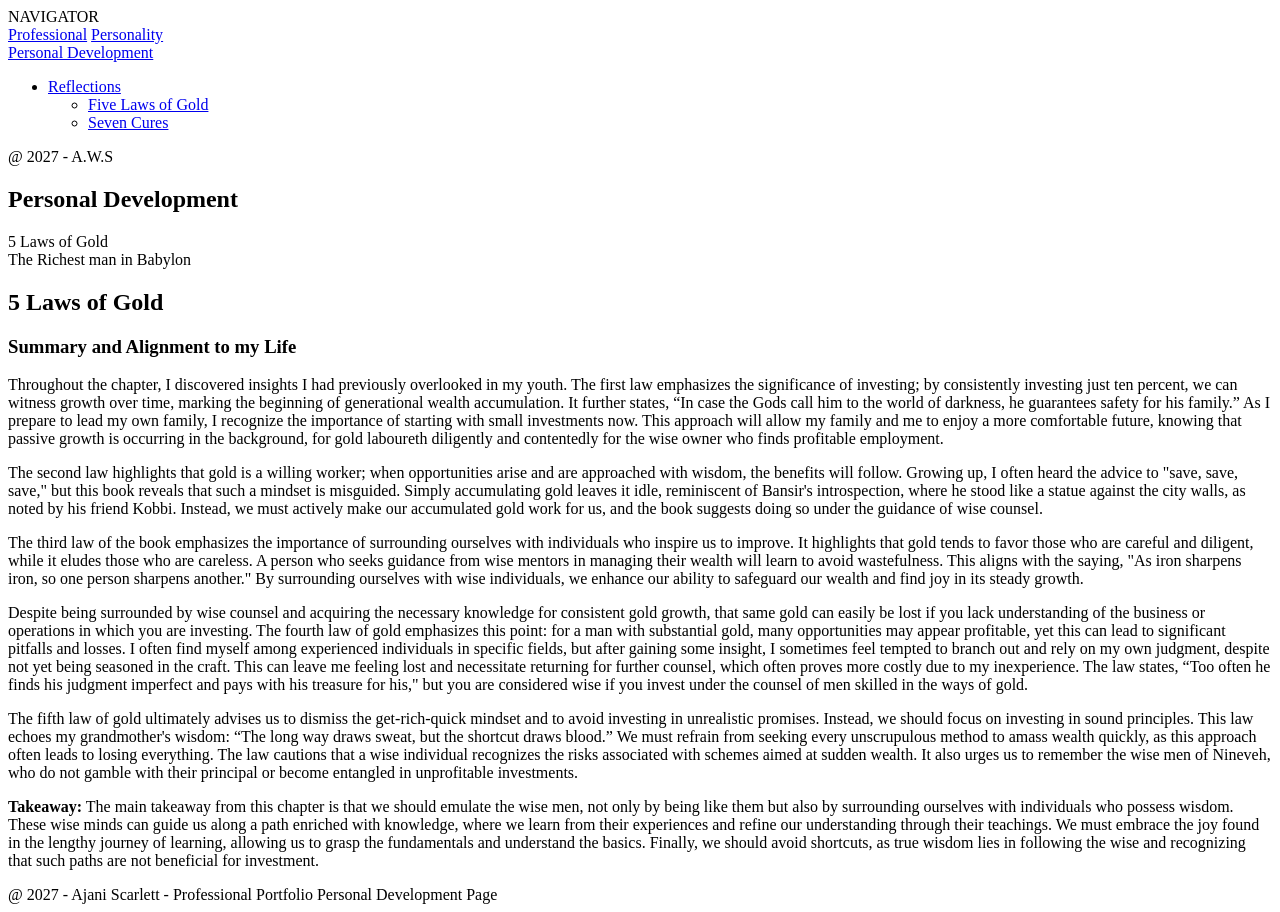
==== 5-Laws-of-Gold.html @ 32ac12bd "Add files via upload" ====
<!DOCTYPE html>
<html lang="en">
<head>
  <meta charset="UTF-8">
  <meta name="viewport" content="width=device-width, initial-scale=1.0">
  <title>Individual Assignment 1</title>
  <link rel="stylesheet" href="style.css">
</head>
<body>
  <div class="layout">

    <aside class="sidebar">
      <div class="sidebar-brand">NAVIGATOR</div>
      <nav class="sidebar-nav">
        <a href="index.html">Professional</a>
        <a href="Personal-demo.html">Personality</a>
        <div class="navigator">
          <a href="#" class="active">Personal Development</a>
          <ul class="main-dropdown">
            <li class="drop-child">
              <a href="#">Reflections</a>
              <ul class="sub-dropdown">
                <li><a href="5-Laws-of-Gold.html">Five Laws of Gold</a></li>
                <li><a href="7-Cures.html">Seven Cures</a></li>
              </ul>
            </li>
          </ul>
        </div>
      </nav>
      <div class="sidebar-footer">@ 2027 - A.W.S</div>
    </aside>

    <main class="main">
      <article class="page">
        <header id="main-header">
          <h1>Personal Development</h1>
          <div class="meta"><span>5 Laws of Gold</span></div>
        </header>

        <span class="accent-badge">The Richest man in Babylon</span>

        <h2>5 Laws of Gold</h2>
        <div class="card">
          <h3>Summary and Alignment to my Life</h3>
          <p><strong></strong>Throughout the chapter, I discovered insights I had previously overlooked in my youth. The first law emphasizes the significance of investing; by consistently investing just ten percent, we can witness growth over time, marking the beginning of generational wealth accumulation. It further states, “In case the Gods call him to the world of darkness, he guarantees safety for his family.” As I prepare to lead my own family, I recognize the importance of starting with small investments now. This approach will allow my family and me to enjoy a more comfortable future, knowing that passive growth is occurring in the background, for gold laboureth diligently and contentedly for the wise owner who finds profitable employment.</p>
          <p><strong></strong>The second law highlights that gold is a willing worker; when opportunities arise and are approached with wisdom, the benefits will follow. Growing up, I often heard the advice to "save, save, save," but this book reveals that such a mindset is misguided. Simply accumulating gold leaves it idle, reminiscent of Bansir's introspection, where he stood like a statue against the city walls, as noted by his friend Kobbi. Instead, we must actively make our accumulated gold work for us, and the book suggests doing so under the guidance of wise counsel.</p>
          <p><strong></strong>The third law of the book emphasizes the importance of surrounding ourselves with individuals who inspire us to improve. It highlights that gold tends to favor those who are careful and diligent, while it eludes those who are careless. A person who seeks guidance from wise mentors in managing their wealth will learn to avoid wastefulness. This aligns with the saying, "As iron sharpens iron, so one person sharpens another." By surrounding ourselves with wise individuals, we enhance our ability to safeguard our wealth and find joy in its steady growth.</p>
          <p><strong></strong>Despite being surrounded by wise counsel and acquiring the necessary knowledge for consistent gold growth, that same gold can easily be lost if you lack understanding of the business or operations in which you are investing. The fourth law of gold emphasizes this point: for a man with substantial gold, many opportunities may appear profitable, yet this can lead to significant pitfalls and losses. I often find myself among experienced individuals in specific fields, but after gaining some insight, I sometimes feel tempted to branch out and rely on my own judgment, despite not yet being seasoned in the craft. This can leave me feeling lost and necessitate returning for further counsel, which often proves more costly due to my inexperience. The law states, “Too often he finds his judgment imperfect and pays with his treasure for his," but you are considered wise if you invest under the counsel of men skilled in the ways of gold.</p>
          <p><strong></strong>The fifth law of gold ultimately advises us to dismiss the get-rich-quick mindset and to avoid investing in unrealistic promises. Instead, we should focus on investing in sound principles. This law echoes my grandmother's wisdom: “The long way draws sweat, but the shortcut draws blood.” We must refrain from seeking every unscrupulous method to amass wealth quickly, as this approach often leads to losing everything. The law cautions that a wise individual recognizes the risks associated with schemes aimed at sudden wealth. It also urges us to remember the wise men of Nineveh, who do not gamble with their principal or become entangled in unprofitable investments.</p>
          <p><strong>Takeaway:</strong> The main takeaway from this chapter is that we should emulate the wise men, not only by being like them but also by surrounding ourselves with individuals who possess wisdom. These wise minds can guide us along a path enriched with knowledge, where we learn from their experiences and refine our understanding through their teachings. We must embrace the joy found in the lengthy journey of learning, allowing us to grasp the fundamentals and understand the basics. Finally, we should avoid shortcuts, as true wisdom lies in following the wise and recognizing that such paths are not beneficial for investment.</p>
        </div>

        <footer class="page-footer">
          <span>@ 2027 - Ajani Scarlett - Professional Portfolio</span>
          <span>Personal Development Page</span>
        </footer>
      </article>
    </main>
  </div>
</body>
</html>
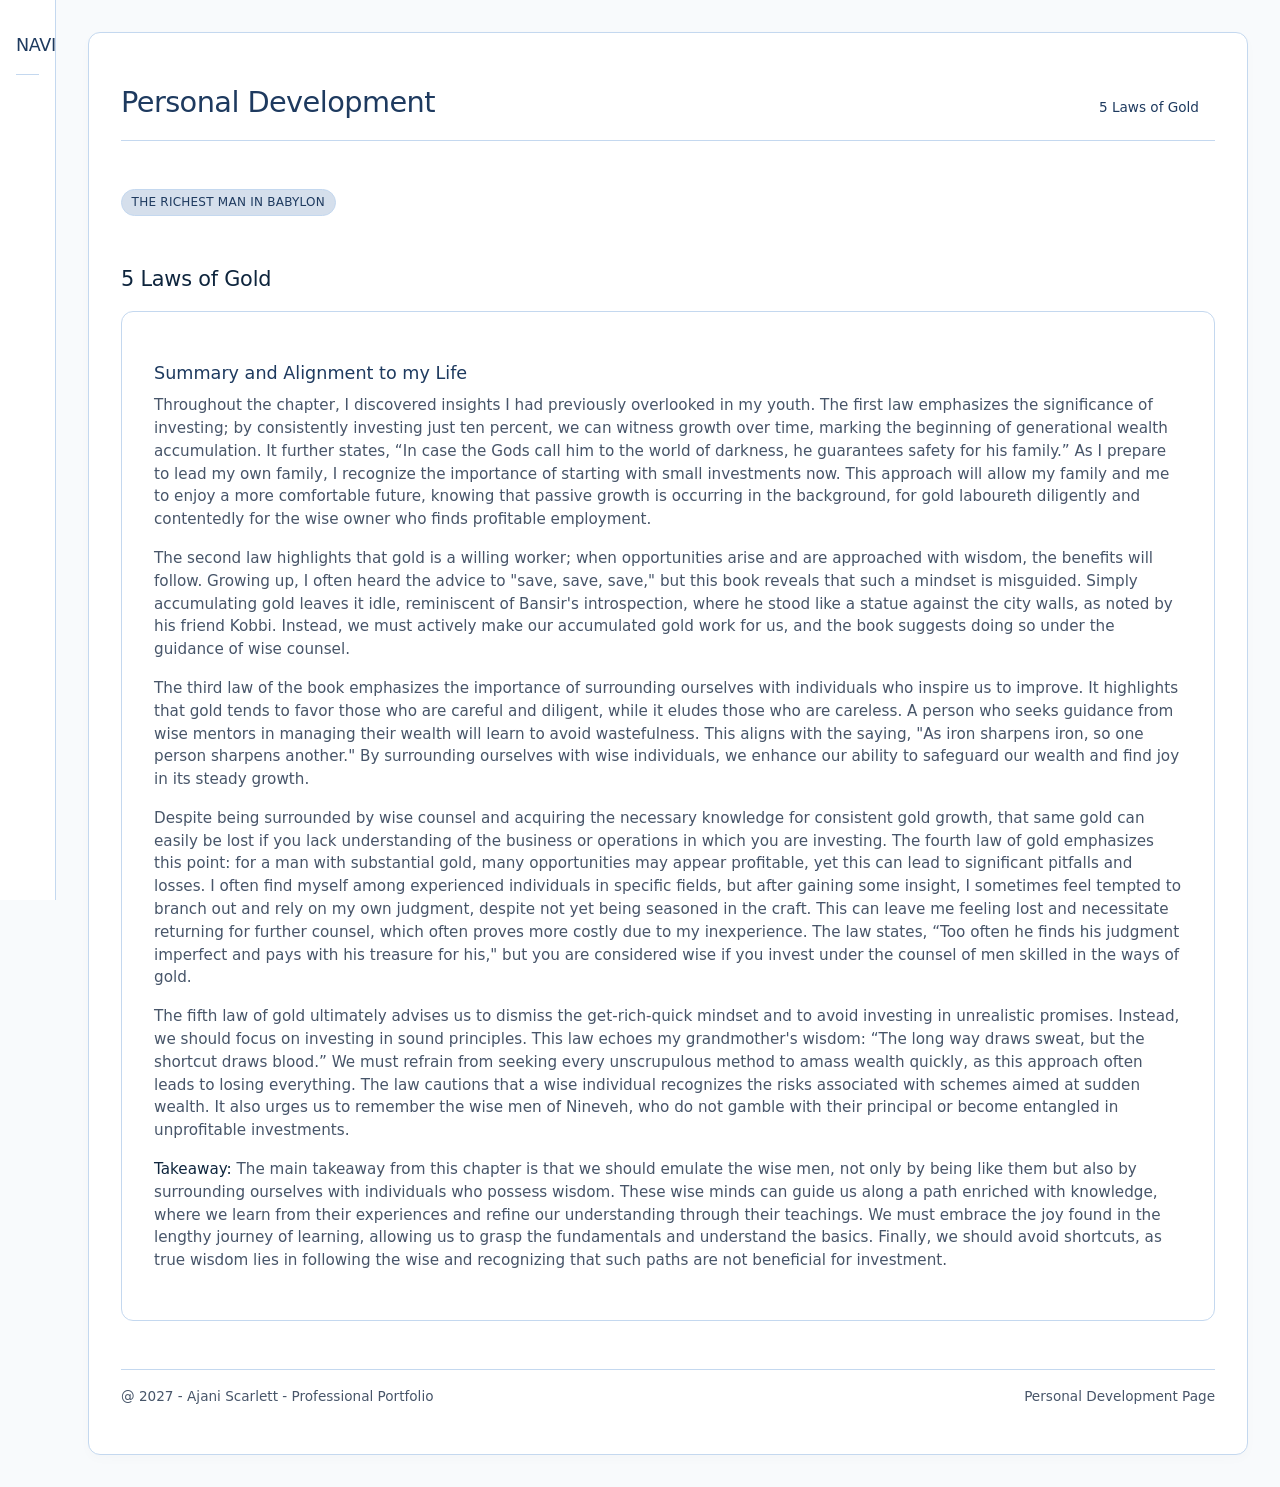
==== commit af07a996: "Update 5-Laws-of-Gold.html" ====
--- a/5-Laws-of-Gold.html
+++ b/5-Laws-of-Gold.html
@@ -4,7 +4,7 @@
   <meta charset="UTF-8">
   <meta name="viewport" content="width=device-width, initial-scale=1.0">
   <title>Individual Assignment 1</title>
-  <link rel="stylesheet" href="style.css">
+  <link rel="stylesheet" href="Style.css">
 </head>
 <body>
   <div class="layout">
@@ -58,4 +58,4 @@
     </main>
   </div>
 </body>
-</html>+</html>
--- a/Style.css
+++ b/Style.css
@@ -0,0 +1,640 @@
+:root {
+    /* My custom list*/
+  /* Colour palette */
+  --bg: #f8fafc;
+  --surface: #ffffff;
+  --text-primary: #0e253d;
+  --text-secondary: #475569;
+  --accent: #1e3a5f;
+  --accent-soft: #d5dfec;
+  --accent-hover: #1b354d;
+  --border-light: #c4d8ef;
+
+  /* Shadows */
+  --shadow-sm: 0 4px 12px rgba(0, 0, 0, 0.02);
+  --shadow-md: 0 8px 20px rgba(0, 0, 0, 0.04);
+  --shadow-lg: 0 16px 24px rgba(0, 0, 0, 0.12);
+
+  /* Typography */
+  --font-main: 'Inter', system-ui, -apple-system, 'Segoe UI', Roboto, Helvetica, Arial, sans-serif;
+  --font-mono: 'SF Mono', 'Fira Code', ui-monospace, monospace;
+
+  /* Sizing */
+  --sidebar-width: 15rem;
+  --max-width: 75rem;
+
+  /* Spacing */
+  --space-xs: 0.5rem;
+  --space-sm: 1rem;
+  --space-md: 2rem;
+  --space-lg: 3rem;
+
+  /* other things */
+  --radius: 0.75rem;
+  --radius-sm: 0.375rem;
+  --radius-pill: 2.5rem;
+  --ease: 0.2s ease;
+  --ease-slow: 0.35s ease;
+  --dd-duration: 0.3s; /*dropdown duration*/
+  --sub-duration: 0.35s;/*sub-navigator duration*/
+  --dd-max-h: 20rem;/* dropdown maximum height*/
+  --sub-max-h: 12rem;/* sub-navigator maximum height*/
+}
+
+* {
+  margin: 0;
+  padding: 0;
+  box-sizing: border-box;
+}
+
+html {
+  font-size: 16px;
+}
+
+body {
+  background-color: var(--bg);
+  color: var(--text-primary);
+  font-family: var(--font-main);
+  font-weight: 400;
+  line-height: 1.5;
+  min-height: 100vh;
+}
+
+
+.layout {
+  display: flex;
+  min-height: 100vh;
+}
+.profile-head{
+    display: flex;
+    align-items: left;
+    gap: var(--space-md);
+    margin: var(--space-sm) 0;
+    padding-bottom:var(--space-md) ;
+    border-bottom: 1px solid var(--border-light);
+}
+
+.id-pic{
+    flex-shrink: 0;
+    width: 10rem;
+    height: 15rem;
+    border-radius: 5%;
+}
+.id-pic img{
+    width: 100%;
+    height: 100%;
+    object-fit: fill;
+}
+
+/* sidebar*/
+
+.sidebar {
+  position: fixed;
+  top: 0;
+  left: 0;
+  width: 3.5rem;
+  height: 100vh;
+  background-color: var(--surface);
+  border-right: 1px solid var(--border-light);
+  padding: var(--space-md) var(--space-sm);
+  display: flex;
+  flex-direction: column;
+  gap: var(--space-md);
+  overflow-y: auto;
+  z-index: 100;
+  transition: width 0.35s ease;
+}
+
+.sidebar:hover{
+    width: var(--sidebar-width);
+}
+
+.sidebar-brand {
+  font-size: 1.1rem;
+  font-weight: 500;
+  letter-spacing: -0.02em;
+  color: var(--accent);
+  padding-bottom: var(--space-sm);
+  border-bottom: 1px solid var(--border-light);
+  animation: pulse 10s infinite ;
+}
+@keyframes pulse {
+    0%, 100%{
+        opacity: 1;
+        transform: scale(1);
+        text-shadow: #0f2034;
+    }
+    50%{
+        opacity: .7;
+        transform: scale(1.05);
+        text-shadow: #091725;
+    }
+}
+
+.sidebar-nav {
+  display: flex;
+  flex-direction: column;
+  gap: 0.25rem;
+  opacity: 0;
+  transition: opacity 0.39s ease, transform 0.3s ease;
+}
+
+.sidebar:hover .sidebar-nav{
+    opacity: 1;
+    pointer-events: auto;
+}
+.sidebar-nav a {
+  display: block;
+  padding: 0.6rem 0.85rem;
+  color: var(--text-secondary);
+  text-decoration: none;
+  font-size: 0.9rem;
+  font-weight: 400;
+  border-radius: var(--radius-sm);
+  transition: background-color 0.2s, color 0.2s;
+}
+
+.sidebar-nav a:hover {
+  background-color: var(--accent-soft);
+  color: var(--accent);
+}
+
+.sidebar-nav a.active {
+  background-color: var(--accent);
+  color: #ffffff;
+  font-weight: 500;
+}
+
+.sidebar-footer {
+  margin-top: auto;
+  display: none;
+  font-size: 0.75rem;
+  color: var(--text-secondary);
+  padding-top: var(--space-sm);
+  border-top: 1px solid var(--border-light);
+}
+.sidebar:hover .sidebar-footer{
+    opacity: 1;
+    transform: translateX(0);
+    display: block;
+    white-space: nowrap;
+}
+
+.main {
+  margin-left:3.5rem;
+  flex: 1;
+  padding: var(--space-md);
+  display: flex;
+  justify-content: center;
+  transition: margin-left 0.32s ease;
+}
+
+.page {
+  max-width: var(--max-width);
+  width: 100%;
+  background-color: var(--surface);
+  border-radius: var(--radius);
+  box-shadow: var(--shadow-sm);
+  border: 1px solid var(--border-light);
+  padding: var(--space-lg) var(--space-md);
+}
+
+#main-header {
+  margin-bottom: var(--space-lg);
+  border-bottom: 1px solid var(--border-light);
+  padding-bottom: var(--space-sm);
+  display: flex;
+  flex-wrap: wrap;
+  align-items: baseline;
+  justify-content: space-between;
+  gap: var(--space-sm);
+}
+
+#main-header h1 {
+  font-size: 1.8rem;
+  font-weight: 500;
+  letter-spacing: -0.02em;
+  color: var(--accent);
+}
+
+h2 {
+  font-size: 1.3rem;
+  font-weight: 500;
+  letter-spacing: -0.01em;
+  color: var(--text-primary);
+  margin: var(--space-md) 0 var(--space-sm) 0;
+}
+
+h3 {
+  font-size: 1.1rem;
+  font-weight: 500;
+  color: var(--accent);
+  margin: var(--space-sm) 0 0.5rem 0;
+}
+
+p {
+  color: var(--text-secondary);
+  margin-bottom: var(--space-sm);
+  font-size: 0.95rem;
+}
+
+strong {
+  color: var(--text-primary);
+  font-weight: 500;
+}
+
+em {
+  color: var(--text-secondary);
+}
+
+ul {
+  list-style-type: none;
+}
+
+ul li {
+  color: var(--text-secondary);
+  padding-left: 1.5rem;
+  position: relative;
+  margin-bottom: 0.4rem;
+  font-size: 0.95rem;
+}
+
+ul li::before {
+  content: "—";
+  position: absolute;
+  left: 0;
+  color: var(--accent);
+  font-weight: 300;
+}
+
+.grid {
+    display: grid;
+    grid-template-columns: repeat(auto-fit, minmax(15rem, 1fr));
+    gap: var(--space-md);
+    margin: var(--space-md) 0;
+}
+
+.card {
+    background-color: var(--surface);
+    border: 1px solid var(--border-light);
+    border-radius: var(--radius);
+    padding: var(--space-md);
+    transition: border-color 0.2s, box-shadow 0.2s;
+}
+
+.card:hover {
+  border-color: var(--accent-soft);
+  box-shadow: var(--shadow-md);
+}
+
+.card + .card {
+  margin-top: var(--space-sm);
+}
+
+/*Button Design */
+.accent-badge {
+  display: inline-block;
+  background-color: var(--accent-soft);
+  color: var(--accent);
+  font-size: 0.75rem;
+  font-weight: 500;
+  letter-spacing: 0.02em;
+  text-transform: uppercase;
+  padding: 0.2rem 0.6rem;
+  border-radius: var(--radius-pill);
+  margin-bottom: var(--space-sm);
+  border: 1px solid var(--border-light);
+}
+
+.btn {
+  display: inline-block;
+  background-color: var(--accent);
+  color: #ffffff;
+  font-weight: 500;
+  font-size: 0.9rem;
+  padding: 0.6rem 1.2rem;
+  border-radius: var(--radius-pill);
+  text-decoration: none;
+  border: none;
+  cursor: pointer;
+  transition: background-color 0.2s;
+  letter-spacing: 0.01em;
+}
+
+.btn:hover {
+  background-color: var(--accent-hover);
+}
+
+a[target="_blank"] {
+  color: var(--accent);
+  text-decoration: underline;
+  text-underline-offset: 0.1875rem;
+  font-weight: 500;
+}
+
+a[target="_blank"]:hover {
+  text-decoration-thickness: 0.125rem;
+}
+
+.meta > span {
+  font-size: 0.85rem;
+  color: var(--text-secondary);
+  margin-right: var(--space-sm);
+}
+
+.meta > span:first-child {
+  color: var(--accent);
+  font-weight: 500;
+}
+
+code {
+  font-family: var(--font-mono);
+  background-color: var(--accent-soft);
+  color: var(--accent);
+  padding: 0.2rem 0.4rem;
+  border-radius: var(--radius-sm);
+  font-size: 0.85rem;
+}
+
+/*Footer Setting*/
+.page-footer {
+  margin-top: var(--space-lg);
+  padding-top: var(--space-sm);
+  border-top: 1px solid var(--border-light);
+  font-size: 0.85rem;
+  color: var(--text-secondary);
+  display: flex;
+  justify-content: space-between;
+  flex-wrap: wrap;
+  gap: var(--space-xs);
+}
+
+.navigator {
+  position: relative;
+  display: inline-block;
+  width: 100%;
+}
+
+.nav-trigger {
+  display: block;
+  width: 100%;
+  padding: 0.85rem 1.25rem;
+  background: var(--accent);
+  color: #fff;
+  font-family: var(--font-main);
+  font-size: 1rem;
+  font-weight: 500;
+  letter-spacing: 0.01em;
+  text-align: left;
+  border: 1px solid var(--accent);
+  border-radius: var(--radius);
+  cursor: pointer;
+  box-shadow: var(--shadow-sm);
+  position: relative;
+  z-index: 10;
+  transition:
+    background var(--ease),
+    border-color var(--ease),
+    border-radius var(--ease);
+}
+
+.navigator:hover .nav-trigger {
+  background: var(--accent-hover);
+  border-color: var(--accent-hover);
+  border-radius: var(--radius) var(--radius) 0 0;
+}
+
+.nav-trigger::after {
+  content: "^";
+  font-size: 0.65rem;
+  margin-left: 0.75rem;
+  opacity: 0.7;
+  display: inline-block;
+  transition: transform var(--ease), opacity var(--ease);
+}
+
+.navigator:hover .nav-trigger::after {
+  transform: rotate(180deg);
+  opacity: 1;
+}
+
+.main-dropdown {
+  position: absolute;
+  top: 100%;
+  left: 0;
+  width: 100%;
+  background: var(--surface);
+  border: 1px solid var(--border-light);
+  border-top: none;
+  border-radius: 0 0 var(--radius) var(--radius);
+  box-shadow: var(--shadow-lg);
+  list-style: none;
+  max-height: 0;
+  opacity: 0;
+  visibility: hidden;
+  overflow: hidden;
+  z-index: 9;
+  transition:
+    max-height var(--dd-duration) ease,
+    opacity var(--ease),
+    visibility var(--ease);
+}
+
+.navigator:hover .main-dropdown {
+  max-height: var(--dd-max-h);
+  opacity: 1;
+  visibility: visible;
+}
+
+.main-dropdown > li {
+  position: relative;
+  border-bottom: 1px solid var(--border-light);
+}
+
+.main-dropdown > li:last-child {
+  border-bottom: none;
+}
+
+.main-dropdown > li > a {
+  display: block;
+  padding: 0.75rem 1.25rem;
+  color: var(--text-primary);
+  text-decoration: none;
+  font-weight: 500;
+  font-size: 0.9rem;
+  border-left: 4px solid transparent;
+  transition:
+    background var(--ease),
+    padding-left var(--ease),
+    border-color var(--ease),
+    color var(--ease);
+}
+
+.main-dropdown > li > a:hover {
+  background: var(--accent-soft);
+  border-left-color: var(--accent);
+  padding-left: 1.5rem;
+  color: var(--accent);
+}
+
+.sub-dropdown {
+  list-style: none;
+  background: var(--bg);
+  max-height: 0;
+  opacity: 0;
+  visibility: hidden;
+  overflow: hidden;
+  border-left: 3px solid var(--accent-soft);
+  margin-left: 1rem;
+  width: calc(100% - 1rem);
+  border-radius: 0 0 var(--radius-sm) var(--radius-sm);
+  transition:
+    max-height var(--sub-duration) ease,
+    opacity var(--ease),
+    visibility var(--ease);
+}
+
+.main-dropdown > li:hover .sub-dropdown {
+  max-height: var(--sub-max-h);
+  opacity: 1;
+  visibility: visible;
+}
+
+.sub-dropdown li a {
+  display: block;
+  padding: 0.6rem 1rem 0.6rem 1.75rem;
+  color: var(--text-secondary);
+  text-decoration: none;
+  font-size: 0.85rem;
+  background: var(--bg);
+  border-left: 3px solid transparent;
+  transition:
+    background var(--ease),
+    padding-left var(--ease),
+    border-color var(--ease),
+    color var(--ease);
+}
+
+.sub-dropdown li a:hover {
+  background: var(--accent-soft);
+  border-left-color: var(--accent);
+  padding-left: 2rem;
+  color: var(--accent);
+}
+
+.navigator ul li {
+  padding-left: 0;
+  margin-bottom: 0;
+}
+
+.navigator ul li::before {
+  content: none;
+}
+
+/* arrow setting from parent above*/
+.main-dropdown > li.drop-child > a::after {
+  content: "^";
+  float: right;
+  font-size: 1.3rem;
+  line-height: 1;
+  color: var(--accent);
+  opacity: 0.6;
+  margin-top: 0.125rem;
+  transform: rotate(90deg);
+  transition: transform var(--ease), opacity var(--ease);
+}
+
+.main-dropdown > li.drop-child:hover > a::after {
+  transform: rotate(270deg);
+  opacity: 1;
+}
+/*Tablet Settings */
+@media (max-width: 950px) {
+  :root {
+    --sidebar-width: 13rem;
+  }
+
+  .page {
+    padding: var(--space-md) var(--space-sm);
+  }
+
+  #main-header h1 {
+    font-size: 1.5rem;
+  }
+}
+
+/* Phone Settings */
+@media (max-width: 640px) {
+  body {
+    padding: 0;
+  }
+
+  .layout {
+    flex-direction: column;
+  }
+
+  .sidebar {
+    position: static;
+    width: 100%;
+    height: auto;
+    border-right: none;
+    border-bottom: 1px solid var(--border-light);
+    padding: 0.6em 1rem;
+    flex-direction: row;
+    flex-wrap: wrap;
+    align-items: center;
+    gap: 0.75rem;
+  }
+
+  .sidebar-brand {
+    padding-bottom: 0;
+    border-bottom: none;
+    font-size: 1rem;
+  }
+
+  .sidebar-nav {
+    flex-direction: row;
+    flex-wrap: wrap;
+    gap: 0.25rem;
+  }
+
+  .sidebar-nav a {
+    font-size: 0.8rem;
+    padding: 0.4rem 0.7rem;
+  }
+
+  .sidebar-footer {
+    display: none;
+  }
+
+  .main {
+    margin-left: 0;
+    padding: var(--space-sm);
+  }
+
+  .page {
+    padding: var(--space-md) var(--space-sm);
+  }
+
+  #main-header {
+    flex-direction: column;
+    align-items: flex-start;
+  }
+
+  #main-header h1 {
+    font-size: 1.4rem;
+  }
+
+  .grid {
+    grid-template-columns: 1fr;
+    gap: var(--space-sm);
+  }
+
+  .card {
+    padding: var(--space-sm);
+  }
+
+  .meta > span {
+    margin-right: var(--space-xs);
+  }
+}
